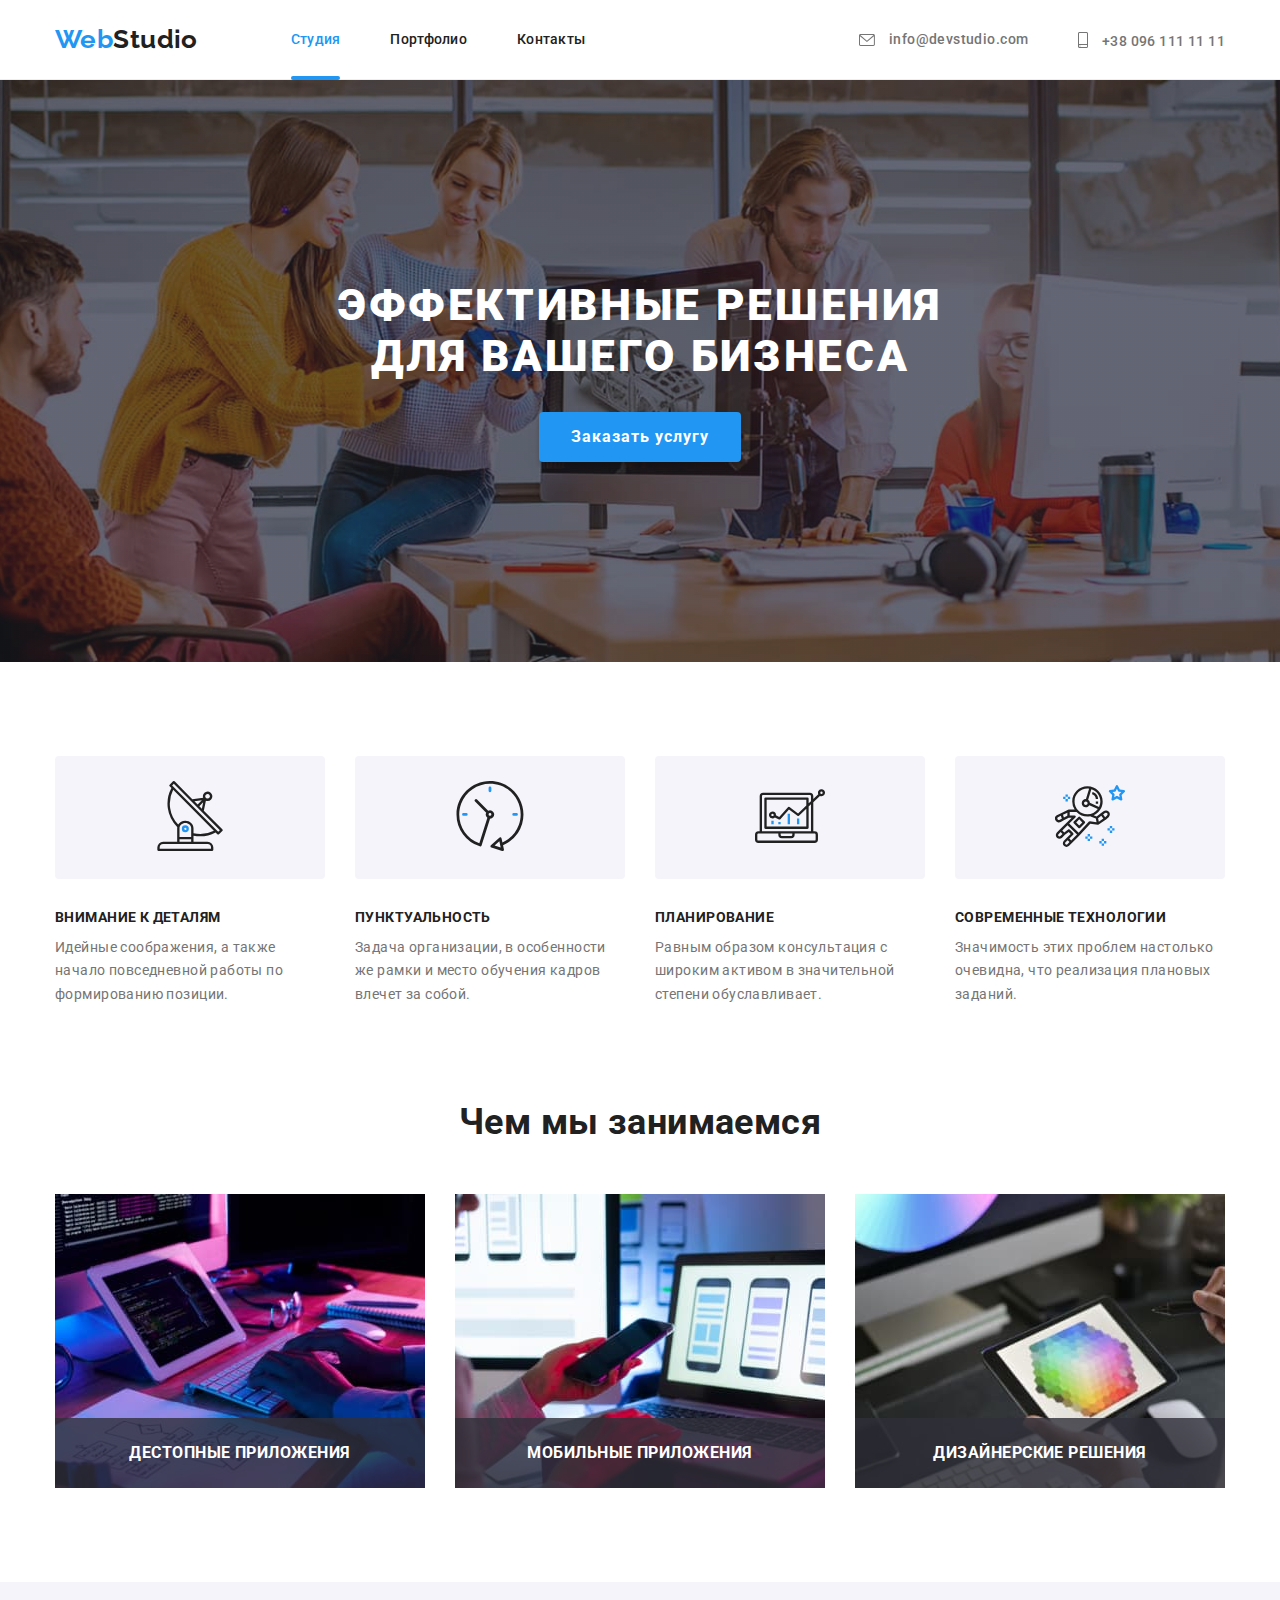
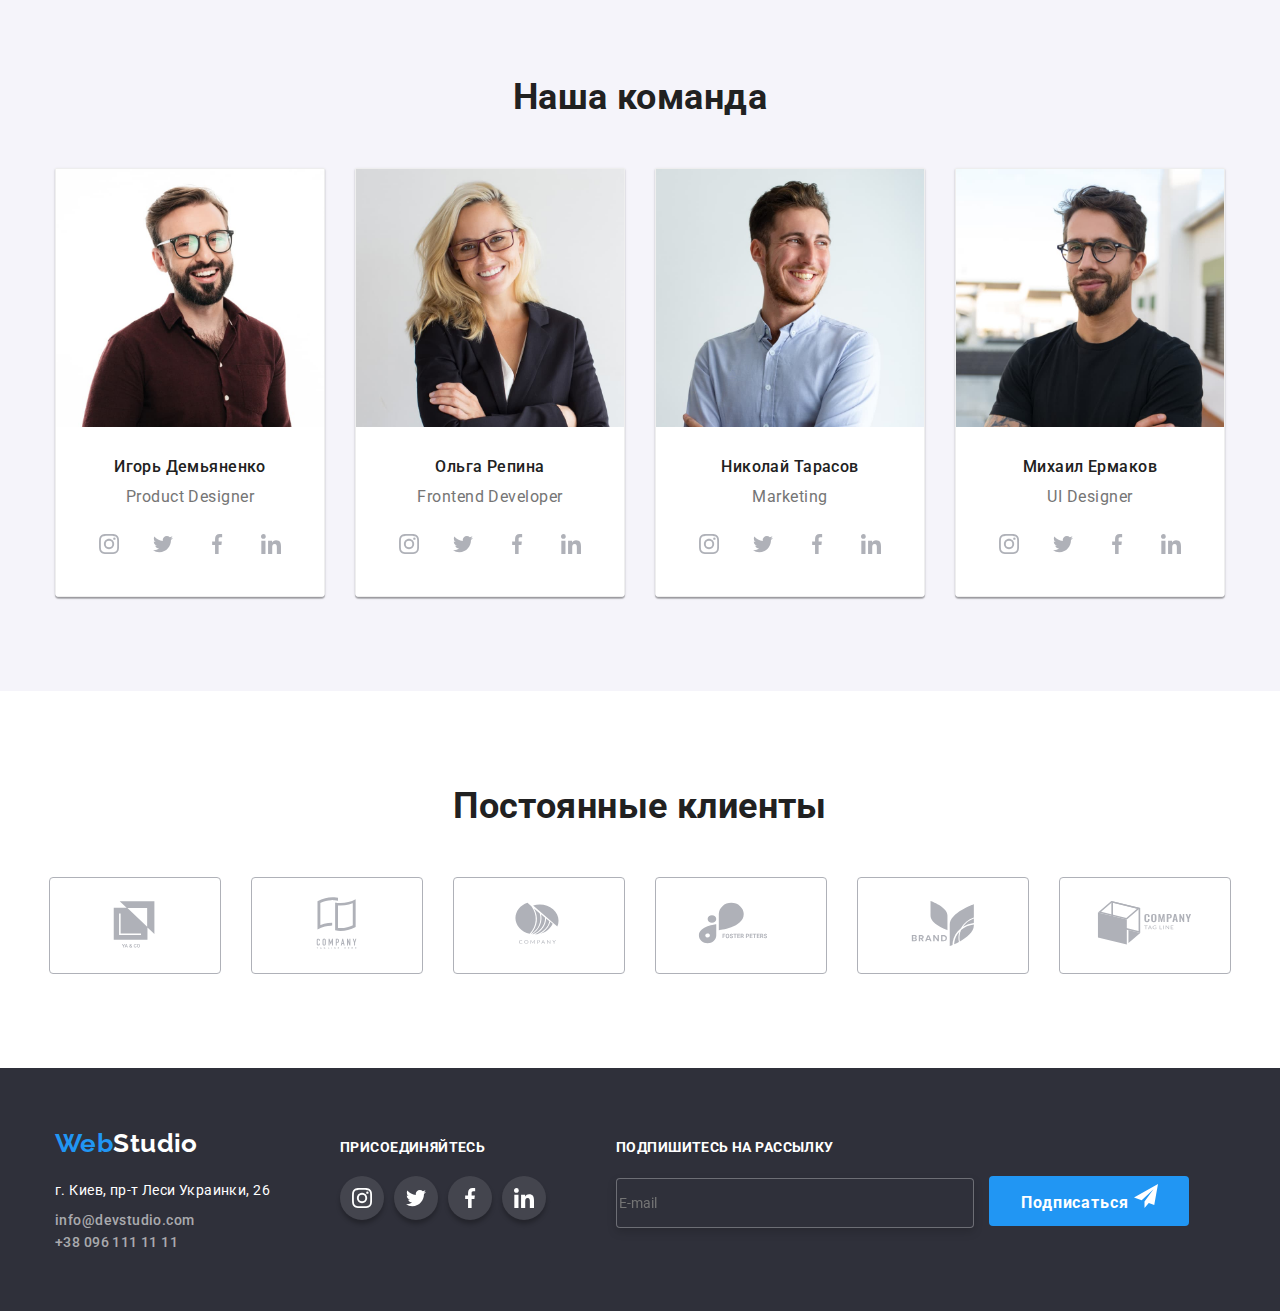
==== index.html @ 32224db6 "wertg" ====
<!DOCTYPE html>
<html lang="ru">

<head>
    <meta charset="UTF-8">
    <meta http-equiv="X-UA-Compatible" content="IE=edge">
    <meta name="viewport" content="width=device-width, initial-scale=1.0">
    <title>Webstudio</title>
    <link rel="preconnect" href="https://fonts.googleapis.com">
    <link rel="preconnect" href="https://fonts.gstatic.com" crossorigin>
    <link href="https://fonts.googleapis.com/css2?family=Raleway:wght@700&family=Roboto:wght@400;500;700;900&display=swap" rel="stylesheet">
    <link rel="stylesheet" href="https://cdnjs.cloudflare.com/ajax/libs/modern-normalize/1.0.0/modern-normalize.min.css">
    <link rel="stylesheet" href="./css/styles.css">
</head>

<body>
    <header class="top-section">
        <div class="container container-flex">
            <nav class="navbar">
                <a href="#" class="nav-logo"><span class="nav-logo-colored">Web</span>Studio </a>
                <ul class="navbar-item">
                    <li class="nav-list">
                        <a class="nav-link current" href="./index.html">Студия</a></li>
                    <li class="nav-list">
                        <a class="nav-link" href="./portfolio.html">Портфолио</a>
                    </li>
                    <li class="nav-list">
                        <a class="nav-link" href="./#">Контакты</a></li>
                </ul>
            </nav>
            <ul class="contacts">
                <li class="contacts-list">
                    <a class="contact-link" href="info@devstudio.com">
                        <svg class="contact-svg-mail">
                          <use href="./image/sprite.svg#icon-mail"></use>
                        </svg> info@devstudio.com
                    </a>
                </li>
                <li class="contacts-list">
                    <a class="contact-link" href="+380961111111">
                        <svg class="contact-svg-phone">
                            <use href="./image/sprite.svg#icon-smartphone">
                            </use>
                        </svg> +38 096 111 11 11
                    </a>
                </li>
            </ul>
        </div>
    </header>
    <main>
        <!--secctin1-->
        <section class="hero-section">
            <div class="container">
                <h1 class="titel-text">Эффективные решения для вашего бизнеса</h1>
                <button type="button" class="btn-primary" data-modal-open>Заказать услугу</button>
            </div>
        </section>
        <!--secctin2-->
        <section class="section">
            <div class="container">
                <ul class="features">
                    <li class="features-list">
                        <div class="container-svg">
                            <svg class="features-svg">
                          <use href="./image/sprite.svg#icon-antenna-1"></use>
                      </svg></div>
                        <h3 class="features-title">Внимание к деталям</h3>
                        <p class="features-text">Идейные соображения, а также начало повседневной работы по формированию позиции.</p>
                    </li>
                    <li class="features-list">
                        <div class="container-svg">
                            <svg class="features-svg">
                          <use href="./image/sprite.svg#icon-clock-1"></use>
                      </svg></div>
                        <h3 class="features-title">Пунктуальность</h3>
                        <p class="features-text">Задача организации, в особенности же рамки и место обучения кадров влечет за собой.</p>
                    </li>
                    <li class="features-list">
                        <div class="container-svg">
                            <svg class="features-svg">
                          <use href="./image/sprite.svg#icon-diagram-1"></use>
                      </svg></div>
                        <h3 class="features-title">Планирование</h3>
                        <p class="features-text">Равным образом консультация с широким активом в значительной степени обуславливает.</p>
                    </li>
                    <li class="features-list">
                        <div class="container-svg">
                            <svg class="features-svg">
                             <use href="./image/sprite.svg#icon-astronaut-1"></use>
                            </svg>
                        </div>
                        <h3 class="features-title">Современные технологии</h3>
                        <p class="features-text">Значимость этих проблем настолько очевидна, что реализация плановых заданий.</p>
                    </li>
                </ul>
            </div>
        </section>
        <!--secctin3-->
        <section class="section work-pd">
            <div class="container">
                <h2 class="subtitel-big">Чем мы занимаемся</h2>
                <ul class="work-specifications">
                    <li class="work-specifications-item"><img src=./image/box1.jpg alt="desctop" width=370>
                        <div class="box">
                            <h3 class="subtitel-specifications">дестопные приложения</h3>
                        </div>
                    </li>
                    <li class="work-specifications-item"><img src=./image/box2.jpg alt="mobileapp" width=370>
                        <div class="box">
                            <h3 class="subtitel-specifications">мобильные приложения</h3>
                        </div>
                    </li>
                    <li class="work-specifications-item"><img src=./image/box3.jpg alt="design" width=370>
                        <div class="box">
                            <h3 class="subtitel-specifications">дизайнерские решения</h3>
                        </div>
                    </li>
                </ul>
            </div>
        </section>
        <!--secctin4-->
        <section class="section team-bg">
            <div class="container">
                <h2 class="subtitel-big">Наша команда</h2>
                <ul class="team-gallery">
                    <li class="team-gallery-item"><img src=./image/teamcard1.jpg alt="teammate" width=270>
                        <div class="border-name">
                            <h3 class="team-gallery-member">Игорь Демьяненко</h3>
                            <p class="team-gallery-text">Product Designer</p>
                            <ul class="social-member-list">
                                <li class="social-member-item">
                                    <a class="social-member-link" href="#">
                                        <svg class="social-member">
                                    <use href="./image/sprite.svg#icon-instagram-2"></use>
                                    </svg></a>
                                </li>
                                <li class="social-member-item">
                                    <a class="social-member-link" href="#">
                                        <svg class="social-member">
                                    <use href="./image/sprite.svg#icon-twitter-1"></use>
                                    </svg></a>
                                </li>
                                <li class="social-member-item">
                                    <a class="social-member-link" href="#">
                                        <svg class="social-member">
                                    <use href="./image/sprite.svg#icon-facebook-1"></use>
                                    </svg></a>
                                </li>
                                <li class="social-member-item">
                                    <a class="social-member-link" href="#">
                                        <svg class="social-member">
                                    <use href="./image/sprite.svg#icon-linkedin-1"></use>
                                    </svg></a>
                                </li>
                            </ul>
                        </div>
                    </li>
                    <li class="team-gallery-item"><img src=./image/teamcard2.jpg alt="teammate" width=270>
                        <div class="border-name">
                            <h3 class="team-gallery-member">Ольга Репина</h3>
                            <p class="team-gallery-text">Frontend Developer</p>

                            <ul class="social-member-list">
                                <li class="social-member-item">
                                    <a class="social-member-link" href="#">
                                        <svg class="social-member">
                                    <use href="./image/sprite.svg#icon-instagram-2"></use>
                                    </svg></a>
                                </li>
                                <li class="social-member-item">
                                    <a class="social-member-link" href="#">
                                        <svg class="social-member">
                                    <use href="./image/sprite.svg#icon-twitter-1"></use>
                                    </svg></a>
                                </li>
                                <li class="social-member-item">
                                    <a class="social-member-link" href="#">
                                        <svg class="social-member">
                                    <use href="./image/sprite.svg#icon-facebook-1"></use>
                                    </svg></a>
                                </li>
                                <li class="social-member-item">
                                    <a class="social-member-link" href="#">
                                        <svg class="social-member">
                                    <use href="./image/sprite.svg#icon-linkedin-1"></use>
                                    </svg></a>
                                </li>
                            </ul>
                        </div>
                    </li>
                    <li class="team-gallery-item"><img src=./image/teamcard3.jpg alt="teammate" width=270>
                        <div class="border-name">
                            <h3 class="team-gallery-member">Николай Тарасов</h3>
                            <p class="team-gallery-text">Marketing</p>
                            <ul class="social-member-list">
                                <li class="social-member-item">
                                    <a class="social-member-link" href="#">
                                        <svg class="social-member">
                                    <use href="./image/sprite.svg#icon-instagram-2"></use>
                                    </svg></a>
                                </li>
                                <li class="social-member-item">
                                    <a class="social-member-link" href="#">
                                        <svg class="social-member">
                                    <use href="./image/sprite.svg#icon-twitter-1"></use>
                                    </svg></a>
                                </li>
                                <li class="social-member-item">
                                    <a class="social-member-link" href="#">
                                        <svg class="social-member">
                                    <use href="./image/sprite.svg#icon-facebook-1"></use>
                                    </svg></a>
                                </li>
                                <li class="social-member-item">
                                    <a class="social-member-link" href="#">
                                        <svg class="social-member">
                                    <use href="./image/sprite.svg#icon-linkedin-1"></use>
                                    </svg></a>
                                </li>
                            </ul>
                        </div>
                    </li>
                    <li class="team-gallery-item"><img src=./image/teamcard4.jpg alt="teammate" width=270>
                        <div class="border-name">
                            <h3 class="team-gallery-member">Михаил Ермаков</h3>
                            <p class="team-gallery-text">UI Designer</p>
                            <ul class="social-member-list">
                                <li class="social-member-item">
                                    <a class="social-member-link" href="#">
                                        <svg class="social-member">
                                    <use href="./image/sprite.svg#icon-instagram-2"></use>
                                    </svg></a>
                                </li>
                                <li class="social-member-item">
                                    <a class="social-member-link" href="#">
                                        <svg class="social-member">
                                    <use href="./image/sprite.svg#icon-twitter-1"></use>
                                    </svg></a>
                                </li>
                                <li class="social-member-item">
                                    <a class="social-member-link" href="#">
                                        <svg class="social-member">
                                    <use href="./image/sprite.svg#icon-facebook-1"></use>
                                    </svg></a>
                                </li>
                                <li class="social-member-item">
                                    <a class="social-member-link" href="#">
                                        <svg class="social-member">
                                    <use href="./image/sprite.svg#icon-linkedin-1"></use>
                                    </svg></a>
                                </li>
                            </ul>
                        </div>
                    </li>

                </ul>
            </div>
        </section>
        <section class="section">
            <div class="container">
                <h2 class="subtitel-big">Постоянные клиенты</h2>
                <ul class="clients-list">
                    <li class="clients-item"><a class="client-link" href="#"><svg class="clients-svg">
                             <use href="./image/sprite.svg#icon-Logo-1"></use>
                            </svg></a></li>
                    <li class="clients-item"><a class="client-link" href="#"><svg class="clients-svg">
                             <use href="./image/sprite.svg#icon-Logo-2"></use>
                            </svg></a></li>
                    <li class="clients-item"><a class="client-link" href="#"><svg class="clients-svg">
                             <use href="./image/sprite.svg#icon-Logo-3"></use>
                            </svg></a></li>
                    <li class="clients-item"><a class="client-link" href="#"><svg class="clients-svg">
                             <use href="./image/sprite.svg#icon-Logo-4"></use>
                            </svg></a></li>
                    <li class="clients-item"><a class="client-link" href="#"><svg class="clients-svg">
                             <use href="./image/sprite.svg#icon-Logo-5"></use>
                            </svg></a></li>
                    <li class="clients-item"><a class="client-link" href="#"><svg class="clients-svg">
                             <use href="./image/sprite.svg#icon-Logo-6"></use>
                            </svg></a></li>
                </ul>
            </div>
        </section>
    </main>
    <!--footer-->
    <footer class="footer-custom ">
        <div class="container-footer">
            <div class="container-footer-contacts">
                <a href=" " class="nav-logo-light "><span class="nav-logo-colored ">Web</span>Studio </a>
                <ul class="contacts-list footer-list ">
                    <li class="contat-item-light ">
                        <p class="address-light ">г. Киев, пр-т Леси Украинки, 26</p>
                    </li>
                    <li class="contat-item-light contact-margin ">
                        <a class="contact-link-light " href="info@devstudio.com "> info@devstudio.com </a></li>
                    <li class="contat-item-light">
                        <a class="contact-link-light " href="+380961111111 "> +38 096 111 11 11</a></li>
                </ul>
            </div>
            <div class="container-footer-svg">
                <h3 class="footer-title">Присоединяйтесь</h3>
                <ul class="social-footer-list">
                    <li class="social-footer-item">
                        <a class="social-footer-link" href="#">
                            <svg class="social-footer">
                                    <use href="./image/sprite.svg#icon-instagram-2"></use>
                                    </svg></a>
                    </li>
                    <li class="social-footer-item">
                        <a class="social-footer-link" href="#">
                            <svg class="social-footer">
                                    <use href="./image/sprite.svg#icon-twitter-1"></use>
                                    </svg></a>
                    </li>
                    <li class="social-footer-item">
                        <a class="social-footer-link" href="#">
                            <svg class="social-footer">
                                    <use href="./image/sprite.svg#icon-facebook-1"></use>
                                    </svg></a>
                    </li>
                    <li class="social-footer-item">
                        <a class="social-footer-link" href="#">
                            <svg class="social-footer">
                                    <use href="./image/sprite.svg#icon-linkedin-1"></use>
                                    </svg></a>
                    </li>
                </ul>
            </div>
            <div class="container-footer-svg">
                <h3 class="footer-title">Подпишитесь на рассылку</h3>
                <form class="footer-form">
                    <label for=mail class="mail-label"></label>
                    <input class="footer-input" type="email" name="mail" placeholder="E-mail" id="email" autocomplete="on" />
                    <button type="button" class="btn-subscribe">Подписаться
                    <svg class="btn-icon" width="24" height="24">
                        <use href="./image/sprite.svg#icon-icon-send"></use>
                    </svg></button>
                </form>
            </div>


    </footer>
    <div class=" backdrop is-hidden " data-modal>
        <div class="modal "><button type="button " class="btn-modal " data-modal-close>
            <svg class="modal-close-btn ">
            <use href="./image/closebtn.svg#icon-closebtn "></use></svg></button>
            <h2 class="modal-titel">Оставьте свои данные, мы вам перезвоним</h2>
            <form class="modal-form">
                <div class="modal-fild">
                    <label class="fild-item" for="name">Имя</label>
                    <input type="text" class="form-input" name="name" id="name" autofocus/>
                    <svg class="icon-fild" width="12" height="12">
                        <use href="./image/sprite.svg#icon-person-black"></use>
                    </svg>
                </div>
                <div class="modal-fild">
                    <label class="fild-item" for="tel">Телефон</label>
                    <input type="tel" class="form-input" name="tel" id="tel" placeholder=" " />
                    <svg class="icon-fild" width="13" height="13">
                        <use href="./image/sprite.svg#icon-phone-black"></use>
                    </svg>
                </div>
                <div class="modal-fild">
                    <label class="fild-item" for="email">Почта</label>
                    <input type="email" class="form-input" name="email" id="email" placeholder=" " />
                    <svg class="icon-fild" width="15" height="12">
                        <use href="./image/sprite.svg#icon-email-black"></use>
                    </svg>
                </div>
                <div class="modal-fild">
                    <label class="fild-item" for="text">Комментарий</label>
                    <textarea class="form-input coment-input" name="text" id="text" placeholder="Введите текст"></textarea>
                </div>

                <label class="check-label" for="check">
                        <input class="check-in" type="checkbox" name="checkbox" id="check" />
                    <span class="checkbox-icon-border"><svg class="checkbox-icon" width="15" height="12">
                        <use href="./image/sprite.svg#icon-Vector"></use>
                    </svg></span>
                    
                    <span class="checkbox-text">Соглашаюсь с рассылкой и принимаю<a class="modal-policy-link" href="#">Условия договора</a></span>
                    </label>

                <button type="submit" class="btn-submit">Отправить</button> </form>
        </div>
    </div>
    <script src="./js/modal.js "></script>
</body>
---- css/styles.css ----
:root {
    --primari-text-color: #757575;
    --second-color: #212121;
    --accent-color: #2196f3;
    --whitw-color-texte: #ffffff;
}

*,
*::before,
*::after {
    box-sizing: border-box;
}

body {
    font-family: 'Roboto', sans-serif;
    color: var(--primari-text-color);
    font-style: normal;
    font-size: 14px;
    font-weight: 400;
    line-height: 1.16;
    letter-spacing: 0.03em;
}

h1,
h2,
h3,
p {
    margin: 0;
}

ul {
    margin: 0;
    padding: 0;
    list-style: none;
}

a {
    display: block;
    text-decoration: none;
}

img {
    width: 100%;
    height: auto;
    display: block;
}

.top-section {
    border-bottom: 1px solid #EEEEEE;
    height: 80px;
    display: flex;
}

.nav-logo {
    font-family: Raleway;
    font-weight: 700;
    font-size: 26px;
    line-height: 1.2;
    text-transform: capitalize;
    color: var(--second-color);
    margin-right: 93px;
}

.nav-logo-colored {
    color: var(--accent-color);
}

.nav-logo-light {
    font-family: Raleway;
    font-weight: 700;
    font-size: 26px;
    line-height: 1.2;
    text-transform: capitalize;
    color: var(--whitw-color-texte);
}

.navbar {
    display: flex;
    align-items: center;
}

.nav-list:not(:last-child) {
    margin-right: 50px;
}

.navbar-item {
    display: flex;
}

.nav-link {
    font-weight: 500;
    letter-spacing: 0.02em;
    color: var(--second-color);
    padding-top: 32px;
    padding-bottom: 32px;
    position: relative;
    transition: color 250ms cubic-bezier(0.4, 0, 0.2, 1);
}

.nav-link.current::after {
    content: "";
    width: 100%;
    height: 4px;
    border-radius: 2px;
    display: inline-block;
    position: absolute;
    background-color: var(--accent-color);
    bottom: 0;
    left: 0;
}

.nav-link:hover,
.nav-link:focus {
    color: var(--accent-color);
}

.current {
    color: var(--accent-color)
}

.contacts {
    display: flex;
    margin-left: auto;
    align-items: center;
}

.contacts-list:not(:last-child) {
    margin-right: 50px;
}

.contact-link {
    color: var(--primari-text-color);
    font-weight: 500;
    display: block;
    align-items: center;
    transition: color 250ms cubic-bezier(0.4, 0, 0.2, 1);
}

.contact-link:hover,
.contact-link:focus {
    color: var(--accent-color);
}

.contact-link:hover .contact-svg-mail,
.contact-link:focus .contact-svg-mail {
    fill: var(--accent-color);
}

.footer-list {
    margin-top: 20px;
}

.contact-link-light {
    font-weight: 500;
    color: rgb(255, 255, 255, 0.6);
}

.contact-link-light:focus,
.contact-link-light:hover {
    color: var(--accent-color);
}

.hero-section {
    padding: 200px 0;
    background-color: #2F303A;
    background-image: linear-gradient(to bottom, rgba(47, 48, 58, 0.4), rgba(47, 48, 58, 0.4)), url(../image/bgimg.jpg);
    background-size: cover;
    background-position: center;
}

.titel-text {
    font-size: 44px;
    letter-spacing: 0.06em;
    font-weight: 900;
    color: var(--whitw-color-texte);
    text-align: center;
    text-transform: uppercase;
    width: 696px;
    margin-left: auto;
    margin-right: auto;
    margin-bottom: 30px;
}

.btn-primary {
    font-weight: 700;
    font-size: 16px;
    line-height: 1.88;
    letter-spacing: 0.06em;
    width: 200;
    height: 50px;
    cursor: pointer;
    color: var(--whitw-color-texte);
    align-items: center;
    text-align: center;
    display: block;
    margin-left: auto;
    margin-right: auto;
    padding: 10px 32px;
    background-color: var(--accent-color);
    border: transparent;
    box-shadow: 0px 4px 4px rgba(0, 0, 0, 0.15);
    border-radius: 4px;
}

.btn-primary {
    background-color: var(--accent-color);
}

.features {
    display: flex;
}

.features-list:not(:last-child) {
    margin-right: 30px;
}

.features-title {
    font-size: 14px;
    font-weight: 700;
    color: var(--second-color);
    text-transform: uppercase;
    margin-bottom: 10px;
}

.features-text {
    line-height: 1.71;
    letter-spacing: 0.03em;
    color: var(--primari-text-color);
}

.subtitel-big {
    font-size: 36px;
    font-weight: 700;
    line-height: 1.18;
    color: var(--second-color);
    text-align: center;
    margin-bottom: 50px;
}

.work-specifications-list {
    display: flex;
}

.work-specifications-item {
    position: relative;
}

.work-specifications-item:not(:last-child) {
    margin-right: 30px;
}

.team-bg {
    background-color: #F5F4FA;
}

.team-gallery {
    display: flex;
}

.team-gallery-item {
    border: 1px solid #EEEEEE;
    box-shadow: 0px 1px 3px rgba(0, 0, 0, 0.12), 0px 1px 1px rgba(0, 0, 0, 0.14), 0px 2px 1px rgba(0, 0, 0, 0.2);
    border-radius: 0px 0px 4px 4px;
}

.team-gallery-item:not(:last-child) {
    margin-right: 30px;
}

.team-gallery-member {
    font-weight: 500;
    font-size: 16px;
    line-height: 1.2;
    color: var(--second-color);
    margin-bottom: 10px;
}

.team-gallery-text {
    font-weight: 400;
    font-size: 16px;
    line-height: 1.19;
    letter-spacing: 0.03em;
    margin-bottom: 16px;
}

.border-name {
    text-align: center;
    padding: 30px 0;
    background-color: #FFFFFF;
}

.porfolio-title {
    position: absolute;
    clip: rect(0 0 0 0);
    width: 1px;
    height: 1px;
    margin: -1px;
}

.filter-item {
    font-weight: 500;
    font-size: 16px;
    line-height: 1.6;
    color: var(--second-color);
}

.ftr-button {
    font-weight: 500;
    text-decoration: none;
    cursor: pointer;
    background: #F5F4FA;
    border-radius: 4px;
    padding: 6px 22px;
    border: transparent;
    transition: background-color 250ms cubic-bezier(0.4, 0, 0.2, 1), box-shadow 250ms cubic-bezier(0.4, 0, 0.2, 1), color 250ms cubic-bezier(0.4, 0, 0.2, 1);
}

.filter-item:not(:last-child) {
    margin-right: 8px;
}

.ftr-button:hover,
.ftr-button:focus {
    background-color: var(--accent-color);
    color: var(--whitw-color-texte);
    box-shadow: 0px 3px 1px rgba(0, 0, 0, 0.1), 0px 1px 2px rgba(0, 0, 0, 0.08), 0px 2px 2px rgba(0, 0, 0, 0.12);
}

.portfolio-list {
    display: flex;
    flex-wrap: wrap;
    margin: -15px;
}

.portfolio-link:focus,
.portfolio-link:hover {
    box-shadow: 0px 1px 1px rgba(0, 0, 0, 0.12), 0px 4px 4px rgba(0, 0, 0, 0.06), 1px 4px 6px rgba(0, 0, 0, 0.16);
}

.gallery-img:focus .portfolio-link,
.gallery-img:hover .portfolio-link {
    box-shadow: 0px 1px 1px rgba(0, 0, 0, 0.12), 0px 4px 4px rgba(0, 0, 0, 0.06), 1px 4px 6px rgba(0, 0, 0, 0.16);
}

.gallery-img {
    transition: box-shadow 250ms cubic-bezier(0.4, 0, 0.2, 1);
}

.portfolio-item {
    margin: 15px;
}

.porfolio-link {
    display: block;
    transition: box-shadow 250ms cubic-bezier(0.4, 0, 0.2, 1);
}

.subtitle-portfolio {
    font-size: 18px;
    font-weight: 700;
    line-height: 2;
    letter-spacing: 0.06em;
    color: var(--second-color);
    margin-bottom: 4px;
}

.portfolio-text {
    color: var(--primari-text-color);
    text-decoration: none;
    font-size: 16px;
    line-height: 1.9;
}

.portfolio-text-planting {
    border-bottom: 1px solid #EEEEEE;
    border-left: 1px solid #EEEEEE;
    border-right: 1px solid #EEEEEE;
    padding: 25px;
}

.address {
    color: var(--second-color);
}

.address-light {
    line-height: 1.7;
    color: var(--whitw-color-texte);
    padding-bottom: 9px;
}

.contact-link-light {
    text-decoration: none;
    font-weight: 500;
    color: rgb(255, 255, 255, 0.6);
}

.contact-margin {
    margin-bottom: 6px;
}

.container,
.container-footer {
    width: 1200px;
    margin-right: auto;
    margin-left: auto;
    padding-left: 15px;
    padding-right: 15px;
}

.section {
    padding-top: 94px;
    padding-bottom: 94px;
}

.container-flex {
    display: flex;
}

.filter-flex {
    display: flex;
    justify-content: center;
    margin-bottom: 50px;
}

.porfolio-bg {
    background: #E5E5E5;
}

.work-pd {
    padding-top: 0px;
}

.footer-custom {
    background-color: #2F303A;
    padding: 60px 0;
    display: flex;
    justify-content: center;
}

.contact-svg-mail {
    width: 16px;
    height: 12px;
    fill: #757575;
    margin-right: 10px;
    position: relative;
    top: 2px;
    transition: fill 250ms cubic-bezier(0.4, 0, 0.2, 1);
}

.contact-svg-mail:focus,
.contact-svg-mail:hover {
    fill: var(--accent-color);
}

.contact-svg-phone {
    width: 10px;
    height: 16px;
    fill: #757575;
    margin-right: 10px;
    position: relative;
    top: 2px;
    transition: fill 250ms cubic-bezier(0.4, 0, 0.2, 1);
}

.contact-link:hover .contact-svg-phone,
.contact-link:focus .contact-svg-phone {
    fill: var(--accent-color);
}

.contact-svg-phone:focus,
.contact-svg-phone:hover {
    fill: var(--accent-color);
}

.features-svg {
    width: 70px;
    height: 70px;
}

.container-svg {
    background-color: #F5F4FA;
    border-radius: 4px;
    padding: 25px 100px;
    margin-bottom: 30px;
}

.social-member {
    width: 20px;
    height: 20px;
    fill: #AFB1B8;
    transition: fill 250ms cubic-bezier(0.4, 0, 0.2, 1);
}

.social-member-list {
    display: flex;
    justify-content: center;
    align-items: center;
}

.social-member-item {
    width: 44px;
    height: 44px;
}

.social-member-link {
    display: flex;
    justify-content: center;
    align-items: center;
    width: 100%;
    height: 100%;
    border-radius: 50%;
    transition: background-color 250ms cubic-bezier(0.4, 0, 0.2, 1);
}

.social-member-item:not(:last-child) {
    margin-right: 10px;
}

.social-member-link:hover,
.social-member-link:focus {
    background-color: var(--accent-color);
}

.social-member-link:hover .social-member,
.social-member-link:focus .social-member {
    fill: #F5F4FA;
}

.clients-item:not(:last-child) {
    margin-right: 30px;
}

.clients-list {
    display: flex;
    justify-content: center;
    align-items: center;
}

.clients-svg {
    fill: #AFB1B8;
    width: 106px;
    height: 60px;
    margin: 16px 32px;
    transition: fill 250ms cubic-bezier(0.4, 0, 0.2, 1);
}

.client-link {
    border: 1px solid #AFB1B8;
    box-sizing: border-box;
    border-radius: 4px;
    transition: border-color 250ms cubic-bezier(0.4, 0, 0.2, 1);
}

.client-link:hover,
.client-link:focus {
    border-color: var(--accent-color);
}

.client-link:hover .clients-svg,
.client-link:focus .clients-svg {
    fill: var(--accent-color);
    border-color: var(--accent-color);
}

.footer-title {
    font-size: 14px;
    font-weight: 700;
    color: #FFFFFF;
    text-transform: uppercase;
    letter-spacing: 0.03em;
    margin-bottom: 20px;
}

.social-footer {
    width: 20px;
    height: 20px;
    fill: #FFFFFF;
    transition: fill 250ms cubic-bezier(0.4, 0, 0.2, 1);
}

.social-footer-list {
    display: flex;
    justify-content: center;
    align-items: center;
}

.social-footer-item {
    width: 44px;
    height: 44px;
}

.social-footer-link {
    display: flex;
    justify-content: center;
    align-items: center;
    width: 100%;
    height: 100%;
    border-radius: 50%;
    background: rgba(255, 255, 255, 0.1);
    box-shadow: 0px 4px 4px 0px rgba(0, 0, 0, 0.25);
    transition: background-color 250ms cubic-bezier(0.4, 0, 0.2, 1);
}

.social-footer-item:not(:last-child) {
    margin-right: 10px;
}

.social-footer-link:hover,
.social-footer-link:focus {
    background-color: var(--accent-color);
}

.social-footer-link:hover .social-footer,
.social-footer-link:focus .social-footer {
    fill: #F5F4FA;
}

.container-footer-svg {
    margin-left: 70px;
}

.container-footer {
    display: flex;
    align-items: baseline;
    justify-content: baseline;
}

.box {
    display: flex;
    justify-content: center;
    align-items: center;
    position: absolute;
    width: 100%;
    height: 70px;
    background: rgba(47, 48, 58, 0.8);
    bottom: 0;
    left: 0;
}

.subtitel-specifications {
    font-weight: 700;
    font-size: 16px;
    line-height: 1.2;
    color: #FFFFFF;
    letter-spacing: 0.03em;
    text-transform: uppercase;
}

.work-specifications {
    display: flex;
}

.overlay {
    padding: 63px 24px;
    position: absolute;
    top: 0;
    left: 0;
    width: 100%;
    height: 100%;
    transform: translateY(100%);
    background-color: rgba(33, 150, 243, 0.9);
    transition: transform 250ms cubic-bezier(0.4, 0, 0.2, 1);
}

.box-gallery {
    position: relative;
    overflow: hidden;
}

.portfolio-overlay:focus .overlay,
.portfolio-overlay:hover .overlay {
    transform: translateY(0);
}

.overlay-text {
    font-size: 18px;
    line-height: 1.55;
    letter-spacing: 0.03em;
    color: #FFFFFF;
}

.backdrop.is-hidden {
    opacity: 0;
    pointer-events: none;
}

.backdrop.is-hidden .modal {
    transform: translate(-50%, -50%) scale(0.9);
}

.backdrop {
    position: fixed;
    top: 0;
    left: 0;
    z-index: 2;
    width: 100%;
    height: 100%;
    background-color: rgba(0, 0, 0, 0.2);
    opacity: 1;
    transition: opacity 250ms cubic-bezier(0.4, 0, 0.2, 1);
}

.modal {
    position: absolute;
    top: 50%;
    left: 50%;
    min-width: 528px;
    min-height: 581px;
    background-color: #ffffff;
    box-sizing: border-box;
    border-radius: 4px;
    transform: translate(-50%, -50%);
    transition: transform 250ms cubic-bezier(0.4, 0, 0.2, 1);
}

.btn-modal {
    position: absolute;
    top: 8px;
    right: 8px;
    width: 30px;
    height: 30px;
    padding: 15px;
    background-color: #ffffff;
    border: 1px solid rgba(0, 0, 0, 0.1);
    box-sizing: border-box;
    border-radius: 50%;
    cursor: pointer;
    transition: background-color 250ms cubic-bezier(0.4, 0, 0.2, 1);
}

.modal-close-btn {
    position: absolute;
    top: 6px;
    right: 6px;
    width: 18px;
    height: 18px;
    fill: #212121;
    transition: fill 250ms cubic-bezier(0.4, 0, 0.2, 1);
}

.btn-modal:focus,
.btn-modal:hover {
    background-color: var(--accent-color);
}

.btn-modal:focus .modal-close-btn,
.btn-modal:hover .modal-close-btn {
    fill: #F5F4FA;
}

.modal-titel {
    position: relative;
    font-weight: 700;
    font-size: 20px;
    line-height: 1.15;
    text-align: center;
    letter-spacing: 0.03em;
    color: var(--second-color);
    margin-top: 40px;
    margin-bottom: 12px;
}

.footer-form {
    position: relative;
}

.footer-input {
    width: 358px;
    height: 50px;
    border: 1px solid rgba(255, 255, 255, 0.3);
    box-sizing: border-box;
    filter: drop-shadow(0px 4px 4px rgba(0, 0, 0, 0.15));
    border-radius: 4px;
    background-color: #2F303A;
}

.mail-label {
    position: relative;
    color: #FFFFFF;
    outline: none;
}

.btn-subscribe {
    position: relative;
    margin-left: 12px;
    width: 200px;
    height: 50px;
    font-weight: 700;
    font-size: 16px;
    line-height: 1.87;
    letter-spacing: 0.06em;
    color: #FFFFFF;
    background-color: var(--accent-color);
    border-radius: 4px;
    border: transparent;
    cursor: pointer;
}

.btn-icon {
    fill: #FFFFFf;
}

.modal-fild {
    display: flex;
    flex-direction: column;
    position: relative;
}

.modal-fild input {
    padding-left: 40px;
    outline: none;
}

.modal-fild:not(:last-child) {
    margin-bottom: 10px;
}

.icon-fild {
    position: absolute;
    top: 50%;
    bottom: 50%;
    left: 12px;
    transition: fill 250ms cubic-bezier(0.4, 0, 0.2, 1);
}

.modal-form {
    width: 448px;
    margin-left: 40px;
    margin-right: 40px;
}

.form-input {
    height: 40px;
    border: 1px solid rgba(33, 33, 33, 0.2);
    box-sizing: border-box;
    border-radius: 4px;
    transition: border-color 250ms cubic-bezier(0.4, 0, 0.2, 1);
}

.form-input:focus,
.form-input:hover {
    border-color: var(--accent-color);
}

.icon-fild:focus,
.icon-fild:hover {
    fill: var(--accent-color);
}

.fild-item {
    font-size: 12px;
    line-height: 1.17;
    letter-spacing: 0.01em;
}

.coment-input {
    height: 120px;
    font-size: 12px;
    line-height: 1.17;
    letter-spacing: 0.01em;
}

.checkbox-icon-border {
    width: 16px;
    height: 15px;
    border: 2px solid black;
    border-radius: 2px;
    margin-right: 8px;
    margin-left: 43px;
    display: inline-block;
}

.checkbox-icon {
    display: flex;
    align-items: center;
    justify-content: center;
    left: 1px;
    top: 3px;
    opacity: 0;
    fill: tomato;
    transition: opacity 250ms cubic-bezier(0.4, 0, 0.2, 1);
}

.check-in:checked~.checkbox-icon {
    opacity: 1;
}

.checkbox-text {
    display: inline-block;
}

.check-label {
    display: flex;
    align-items: center;
    justify-content: center;
    margin-top: 30px;
    margin-bottom: 30px;
}

.check-in {
    position: absolute;
    width: 1px;
    height: 1px;
    margin: -1px;
    border: 0;
    padding: 0;
    clip: rect(0 0 0 0);
    overflow: hidden;
}

.check-in:checked+.checkbox-icon-border {
    border: transparent;
    background-color: var(--accent-color);
    transition: background-color 250ms cubic-bezier(0.4, 0, 0.2, 1);
}

.btn-submit {
    width: 200px;
    height: 50px;
    background-color: var(--accent-color);
    border-radius: 4px;
    border: transparent;
    cursor: pointer;
    font-size: 16px;
    line-height: 1.87;
    letter-spacing: 0.06em;
    color: #FFFFFF;
    position: relative;
    margin-left: 25%;
    margin-right: 25%;
}

.modal-policy-link {
    text-decoration-line: underline;
    color: var(--accent-color);
}
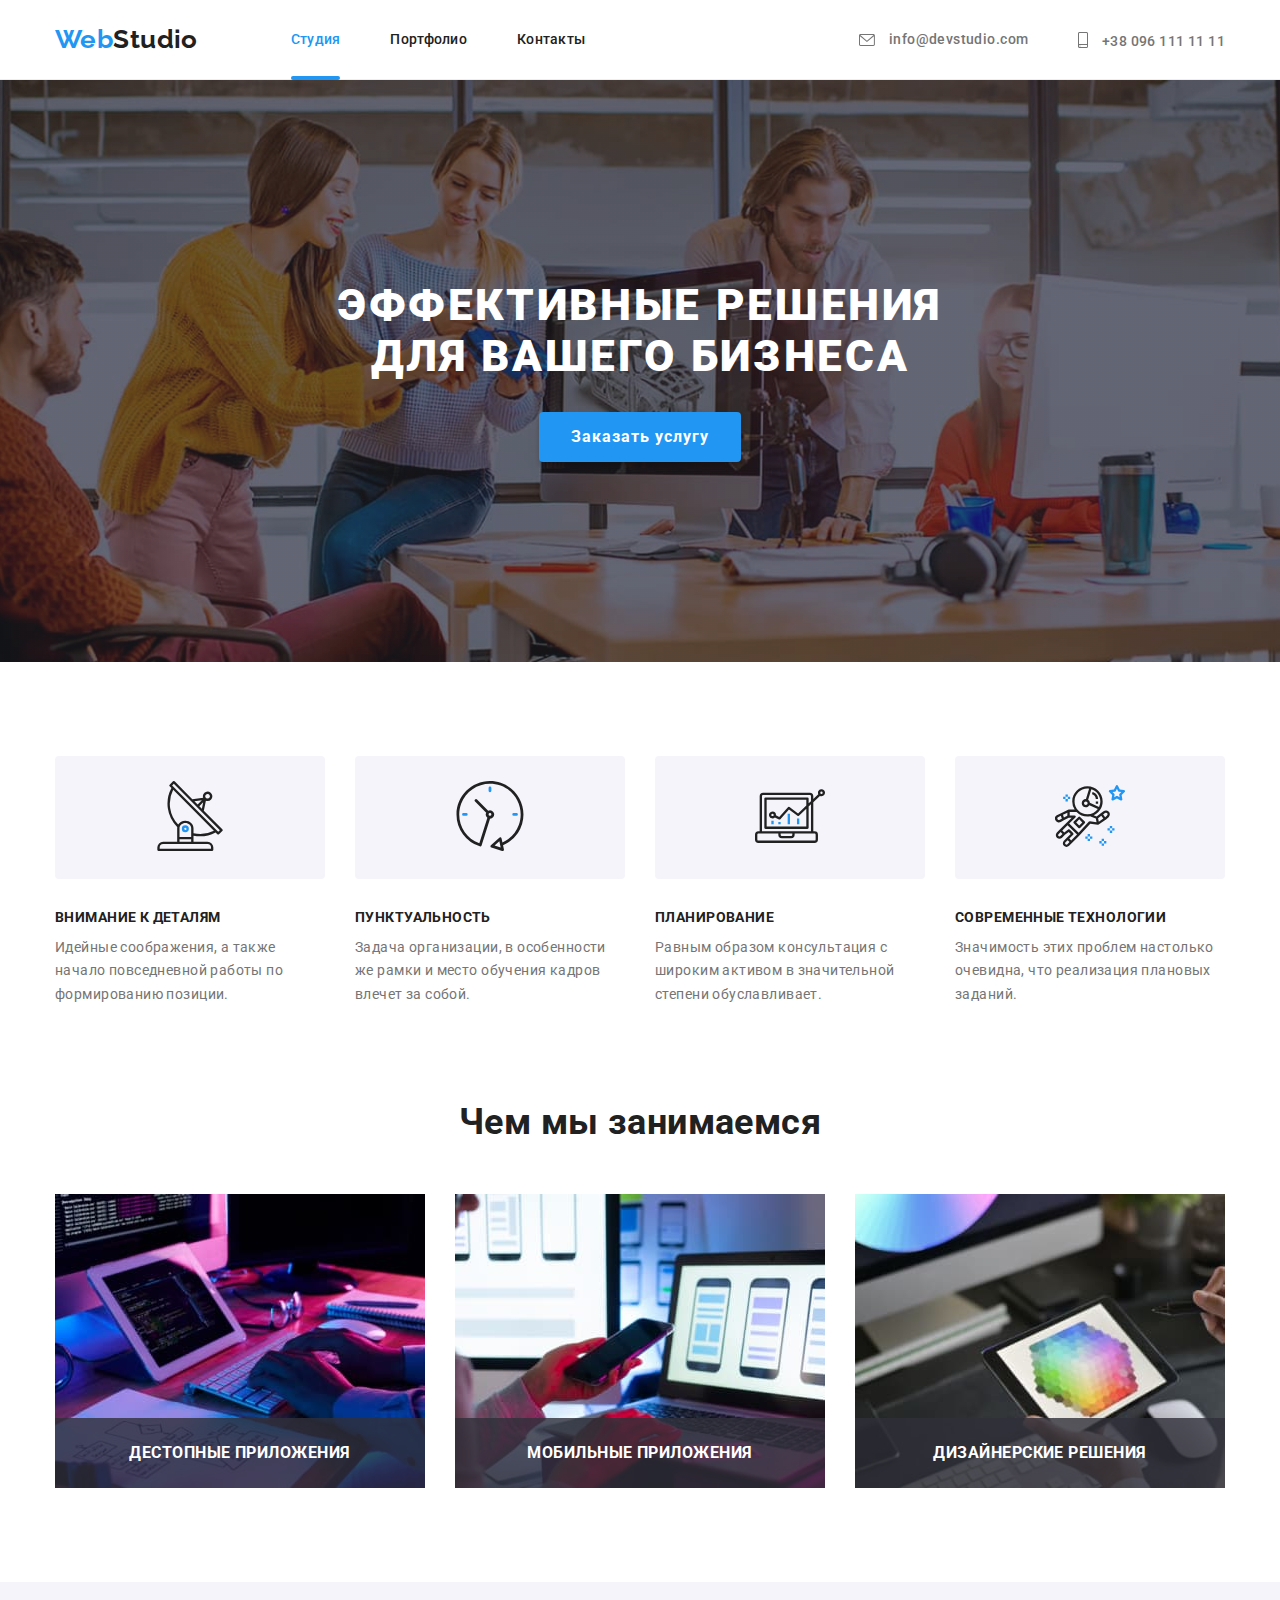
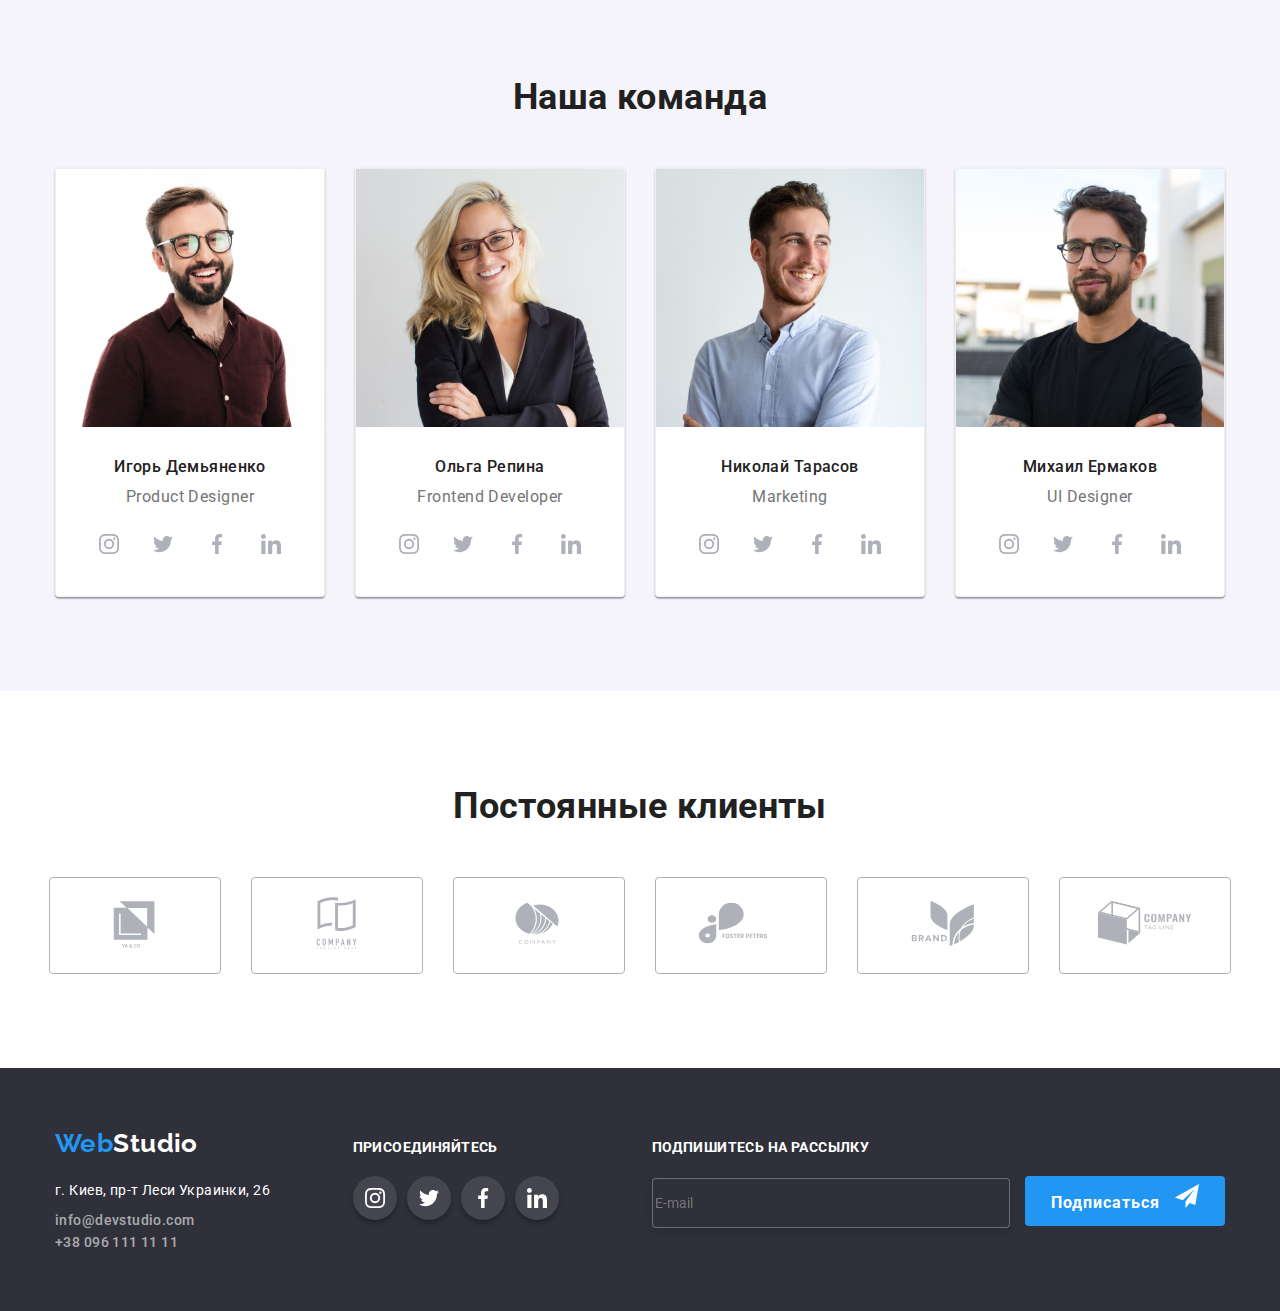
==== commit d3e0b319: "1223123123123123123123121" ====
--- a/index.html
+++ b/index.html
@@ -326,7 +326,7 @@
                     </li>
                 </ul>
             </div>
-            <div class="container-footer-svg">
+            <div class="container-footer-subscribe">
                 <h3 class="footer-title">Подпишитесь на рассылку</h3>
                 <form class="footer-form">
                     <label for=mail class="mail-label"></label>
@@ -337,6 +337,8 @@
                     </svg></button>
                 </form>
             </div>
+        </div>
+
 
 
     </footer>
@@ -377,10 +379,8 @@
                     <span class="checkbox-icon-border"><svg class="checkbox-icon" width="15" height="12">
                         <use href="./image/sprite.svg#icon-Vector"></use>
                     </svg></span>
-                    
-                    <span class="checkbox-text">Соглашаюсь с рассылкой и принимаю<a class="modal-policy-link" href="#">Условия договора</a></span>
-                    </label>
-
+                <span class="checkbox-text">Соглашаюсь с рассылкой и принимаю<a class="modal-policy-link" href="#">Условия договора</a></span>
+                </label>
                 <button type="submit" class="btn-submit">Отправить</button> </form>
         </div>
     </div>
--- a/css/styles.css
+++ b/css/styles.css
@@ -407,6 +407,10 @@
     padding-right: 15px;
 }
 
+.container-footer-contacts {
+    flex-grow: 1;
+}
+
 .section {
     padding-top: 94px;
     padding-bottom: 94px;
@@ -617,6 +621,10 @@
 
 .container-footer-svg {
     margin-left: 70px;
+}
+
+.container-footer-subscribe {
+    margin-left: 93px;
 }
 
 .container-footer {
@@ -797,6 +805,7 @@
 }
 
 .btn-icon {
+    margin-left: 10px;
     fill: #FFFFFf;
 }
 
@@ -834,6 +843,7 @@
     border: 1px solid rgba(33, 33, 33, 0.2);
     box-sizing: border-box;
     border-radius: 4px;
+    cursor: pointer;
     transition: border-color 250ms cubic-bezier(0.4, 0, 0.2, 1);
 }
 
@@ -842,15 +852,29 @@
     border-color: var(--accent-color);
 }
 
-.icon-fild:focus,
-.icon-fild:hover {
-    fill: var(--accent-color);
+.coment-input {
+    outline: none;
+    cursor: pointer;
+}
+
+.coment-input:focus,
+.coment-input:hover {
+    border-color: var(--accent-color);
 }
 
 .fild-item {
     font-size: 12px;
     line-height: 1.17;
     letter-spacing: 0.01em;
+}
+
+.form-input:focus-within .icon-fild {
+    fill: var(--accent-color);
+}
+
+.modal-fild input:hover+.icon-fild,
+.modal-fild input:focus+.icon-fild {
+    fill: var(--accent-color);
 }
 
 .coment-input {
@@ -867,7 +891,7 @@
     border-radius: 2px;
     margin-right: 8px;
     margin-left: 43px;
-    display: inline-block;
+    display: flex;
 }
 
 .checkbox-icon {
@@ -876,24 +900,20 @@
     justify-content: center;
     left: 1px;
     top: 3px;
-    opacity: 0;
-    fill: tomato;
-    transition: opacity 250ms cubic-bezier(0.4, 0, 0.2, 1);
-}
-
-.check-in:checked~.checkbox-icon {
-    opacity: 1;
+    fill: #FFFFFF;
 }
 
 .checkbox-text {
     display: inline-block;
+    line-height: 1.71;
+    letter-spacing: 0.03em;
 }
 
 .check-label {
     display: flex;
     align-items: center;
     justify-content: center;
-    margin-top: 30px;
+    margin-top: 20px;
     margin-bottom: 30px;
 }
 
@@ -915,6 +935,9 @@
 }
 
 .btn-submit {
+    display: inline-flex;
+    align-items: center;
+    justify-content: center;
     width: 200px;
     height: 50px;
     background-color: var(--accent-color);
@@ -925,12 +948,14 @@
     line-height: 1.87;
     letter-spacing: 0.06em;
     color: #FFFFFF;
-    position: relative;
     margin-left: 25%;
     margin-right: 25%;
 }
 
 .modal-policy-link {
+    display: inline-block;
+    line-height: 1.71;
+    letter-spacing: 0.03em;
     text-decoration-line: underline;
     color: var(--accent-color);
 }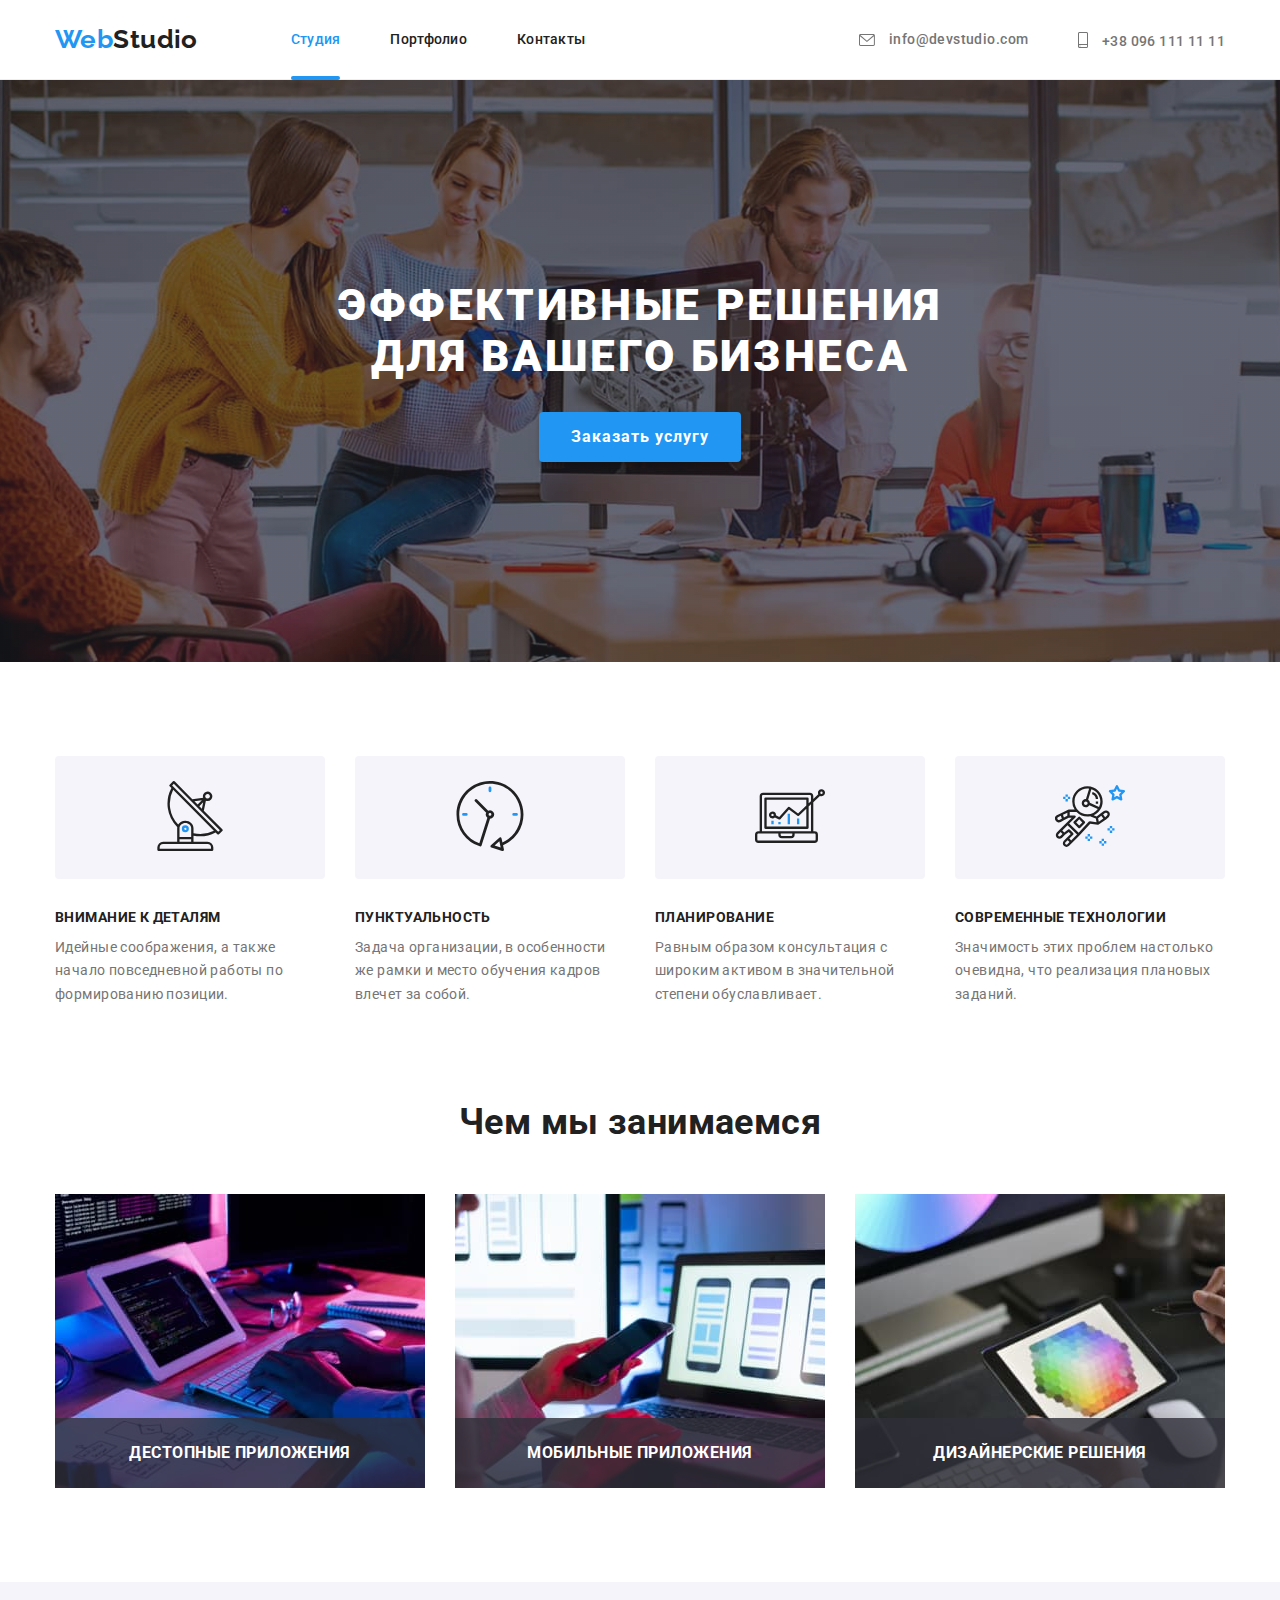
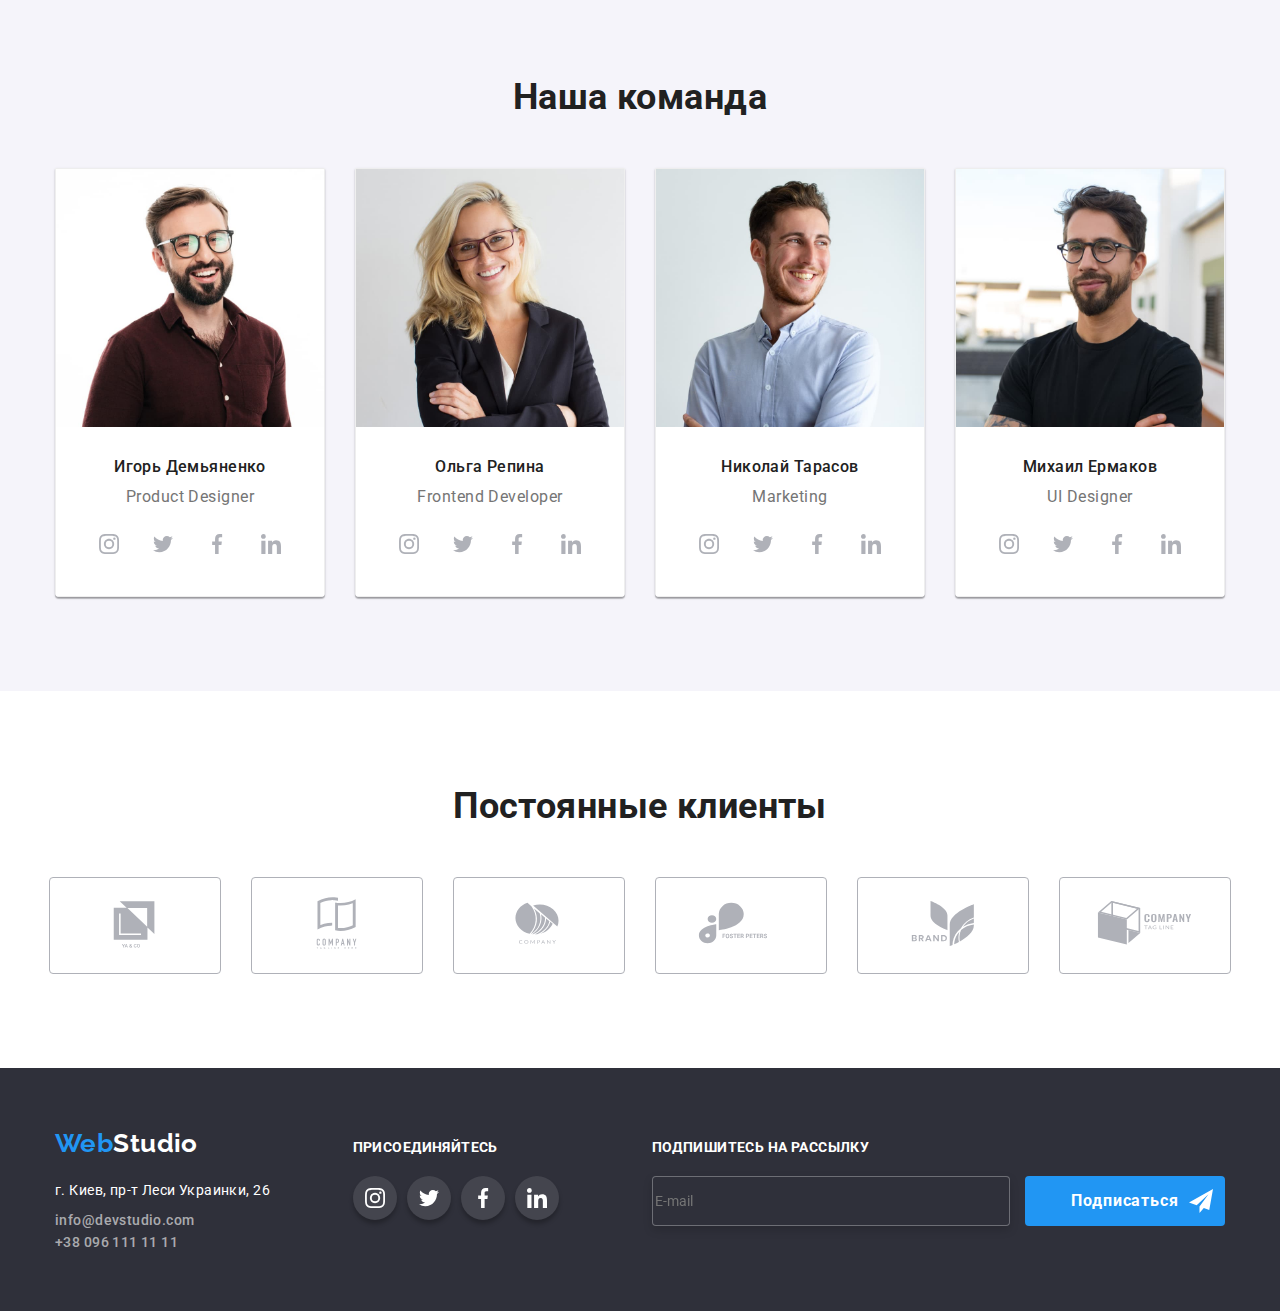
==== commit 5b0331c4: "save56777" ====
--- a/index.html
+++ b/index.html
@@ -284,7 +284,7 @@
     </main>
     <!--footer-->
     <footer class="footer-custom ">
-        <div class="container-footer">
+        <div class="container container-footer">
             <div class="container-footer-contacts">
                 <a href=" " class="nav-logo-light "><span class="nav-logo-colored ">Web</span>Studio </a>
                 <ul class="contacts-list footer-list ">
@@ -351,25 +351,25 @@
                 <div class="modal-fild">
                     <label class="fild-item" for="name">Имя</label>
                     <input type="text" class="form-input" name="name" id="name" autofocus/>
-                    <svg class="icon-fild" width="12" height="12">
+                    <svg class="icon-fild" width="18" height="18">
                         <use href="./image/sprite.svg#icon-person-black"></use>
                     </svg>
                 </div>
                 <div class="modal-fild">
                     <label class="fild-item" for="tel">Телефон</label>
                     <input type="tel" class="form-input" name="tel" id="tel" placeholder=" " />
-                    <svg class="icon-fild" width="13" height="13">
+                    <svg class="icon-fild" width="18" height="18">
                         <use href="./image/sprite.svg#icon-phone-black"></use>
                     </svg>
                 </div>
                 <div class="modal-fild">
                     <label class="fild-item" for="email">Почта</label>
-                    <input type="email" class="form-input" name="email" id="email" placeholder=" " />
-                    <svg class="icon-fild" width="15" height="12">
+                    <input type="email" class="form-input" name="email" id="mail" placeholder=" " />
+                    <svg class="icon-fild" width="18" height="18">
                         <use href="./image/sprite.svg#icon-email-black"></use>
                     </svg>
                 </div>
-                <div class="modal-fild">
+                <div class="coment-fild">
                     <label class="fild-item" for="text">Комментарий</label>
                     <textarea class="form-input coment-input" name="text" id="text" placeholder="Введите текст"></textarea>
                 </div>
--- a/css/styles.css
+++ b/css/styles.css
@@ -398,8 +398,7 @@
     margin-bottom: 6px;
 }
 
-.container,
-.container-footer {
+.container {
     width: 1200px;
     margin-right: auto;
     margin-left: auto;
@@ -624,13 +623,15 @@
 }
 
 .container-footer-subscribe {
+    display: inline-block;
+    align-items: baseline;
+    justify-content: center;
     margin-left: 93px;
 }
 
 .container-footer {
     display: flex;
     align-items: baseline;
-    justify-content: baseline;
 }
 
 .box {
@@ -710,6 +711,7 @@
 
 .modal {
     position: absolute;
+    padding: 40px;
     top: 50%;
     left: 50%;
     min-width: 528px;
@@ -738,10 +740,10 @@
 
 .modal-close-btn {
     position: absolute;
-    top: 6px;
-    right: 6px;
-    width: 18px;
-    height: 18px;
+    top: 7px;
+    right: 7px;
+    width: 16px;
+    height: 16px;
     fill: #212121;
     transition: fill 250ms cubic-bezier(0.4, 0, 0.2, 1);
 }
@@ -764,7 +766,6 @@
     text-align: center;
     letter-spacing: 0.03em;
     color: var(--second-color);
-    margin-top: 40px;
     margin-bottom: 12px;
 }
 
@@ -789,7 +790,6 @@
 }
 
 .btn-subscribe {
-    position: relative;
     margin-left: 12px;
     width: 200px;
     height: 50px;
@@ -802,9 +802,15 @@
     border-radius: 4px;
     border: transparent;
     cursor: pointer;
+    display: inline-block;
+    align-items: baseline;
+    justify-content: center;
 }
 
 .btn-icon {
+    position: absolute;
+    bottom: 13px;
+    top: 13px;
     margin-left: 10px;
     fill: #FFFFFf;
 }
@@ -820,8 +826,15 @@
     outline: none;
 }
 
-.modal-fild:not(:last-child) {
+.modal-fild {
     margin-bottom: 10px;
+}
+
+.coment-fild {
+    display: flex;
+    flex-direction: column;
+    position: relative;
+    margin-bottom: 20px;
 }
 
 .icon-fild {
@@ -830,12 +843,6 @@
     bottom: 50%;
     left: 12px;
     transition: fill 250ms cubic-bezier(0.4, 0, 0.2, 1);
-}
-
-.modal-form {
-    width: 448px;
-    margin-left: 40px;
-    margin-right: 40px;
 }
 
 .form-input {
@@ -847,22 +854,23 @@
     transition: border-color 250ms cubic-bezier(0.4, 0, 0.2, 1);
 }
 
-.form-input:focus,
-.form-input:hover {
+.form-input:focus {
     border-color: var(--accent-color);
 }
 
 .coment-input {
+    padding: 12px 16px;
+    resize: none;
     outline: none;
     cursor: pointer;
 }
 
-.coment-input:focus,
-.coment-input:hover {
+.coment-input:focus {
     border-color: var(--accent-color);
 }
 
 .fild-item {
+    margin-bottom: 4px;
     font-size: 12px;
     line-height: 1.17;
     letter-spacing: 0.01em;
@@ -890,14 +898,12 @@
     border: 2px solid black;
     border-radius: 2px;
     margin-right: 8px;
-    margin-left: 43px;
-    display: flex;
+    display: flex;
+    align-items: center;
+    justify-content: center;
 }
 
 .checkbox-icon {
-    display: flex;
-    align-items: center;
-    justify-content: center;
     left: 1px;
     top: 3px;
     fill: #FFFFFF;
@@ -913,7 +919,6 @@
     display: flex;
     align-items: center;
     justify-content: center;
-    margin-top: 20px;
     margin-bottom: 30px;
 }
 
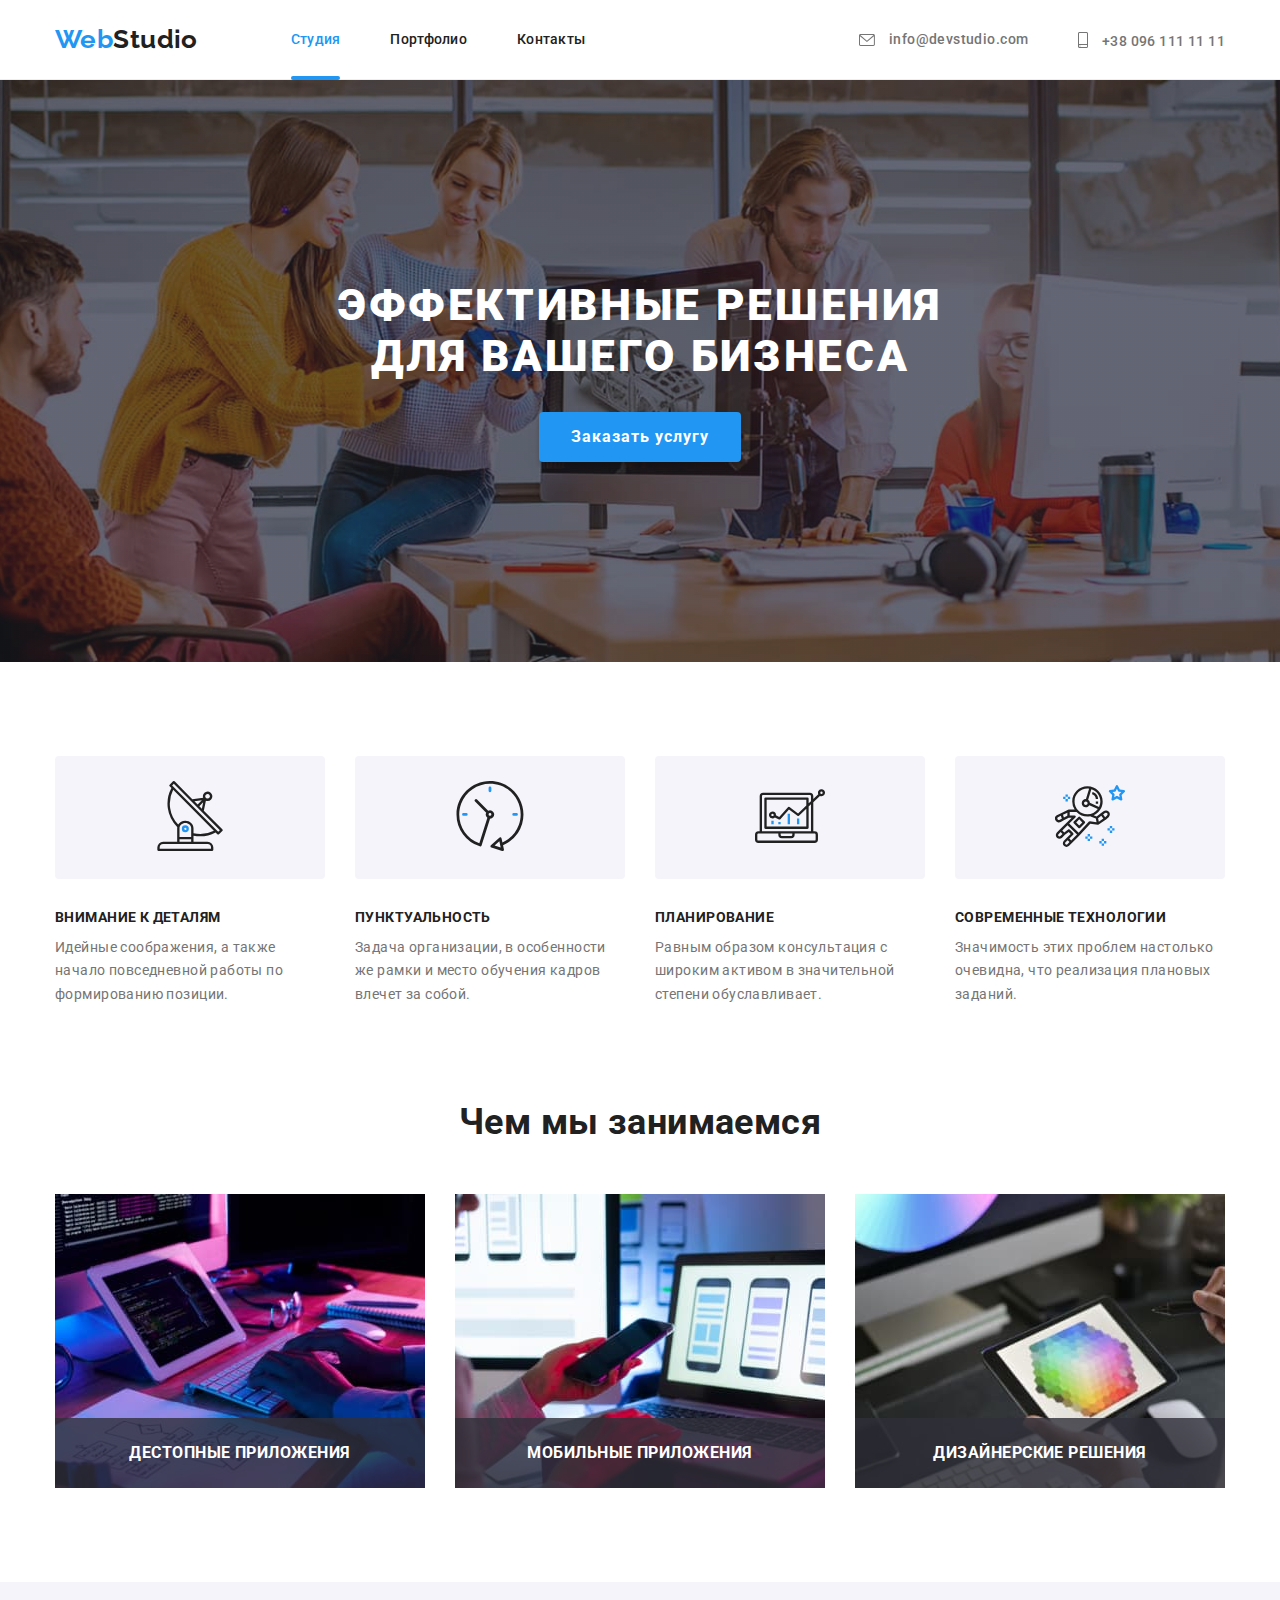
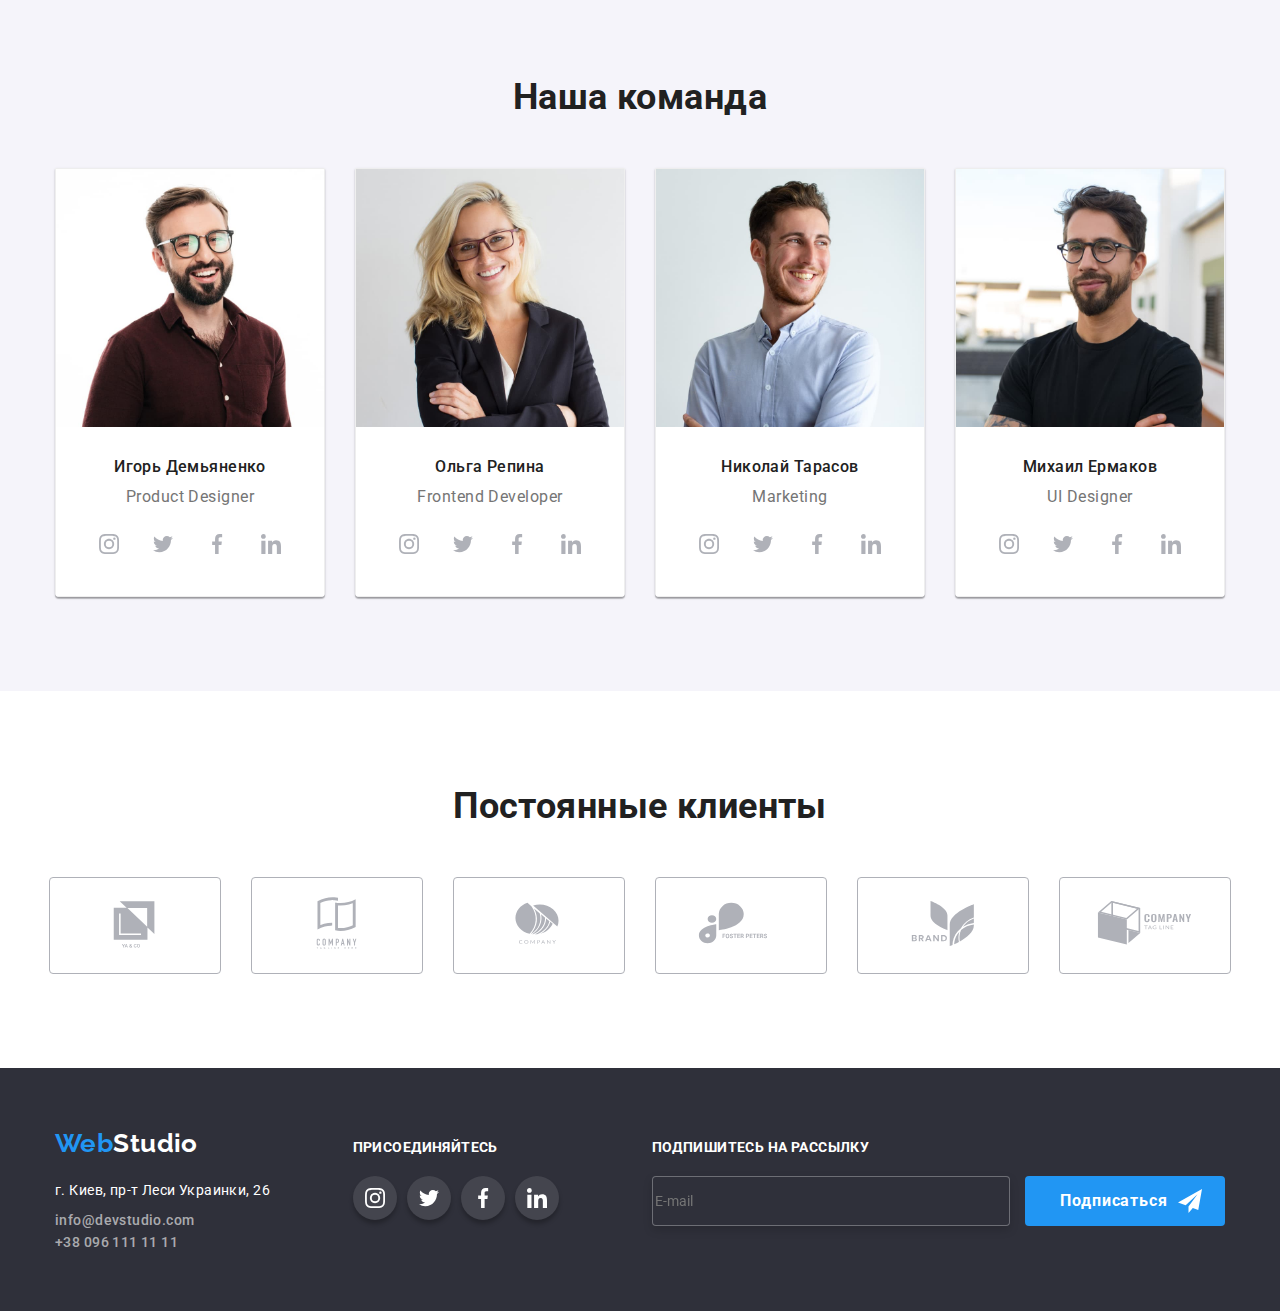
==== commit d09b46b7: "21312312" ====
--- a/index.html
+++ b/index.html
@@ -330,7 +330,7 @@
                 <h3 class="footer-title">Подпишитесь на рассылку</h3>
                 <form class="footer-form">
                     <label for=mail class="mail-label"></label>
-                    <input class="footer-input" type="email" name="mail" placeholder="E-mail" id="email" autocomplete="on" />
+                    <input class="footer-input" type="email" name="mail" placeholder="E-mail" id="subscribe-email" autocomplete="on" />
                     <button type="button" class="btn-subscribe">Подписаться
                     <svg class="btn-icon" width="24" height="24">
                         <use href="./image/sprite.svg#icon-icon-send"></use>
--- a/css/styles.css
+++ b/css/styles.css
@@ -791,6 +791,7 @@
 
 .btn-subscribe {
     margin-left: 12px;
+    padding-right: 28px;
     width: 200px;
     height: 50px;
     font-weight: 700;
@@ -804,7 +805,6 @@
     cursor: pointer;
     display: inline-block;
     align-items: baseline;
-    justify-content: center;
 }
 
 .btn-icon {
